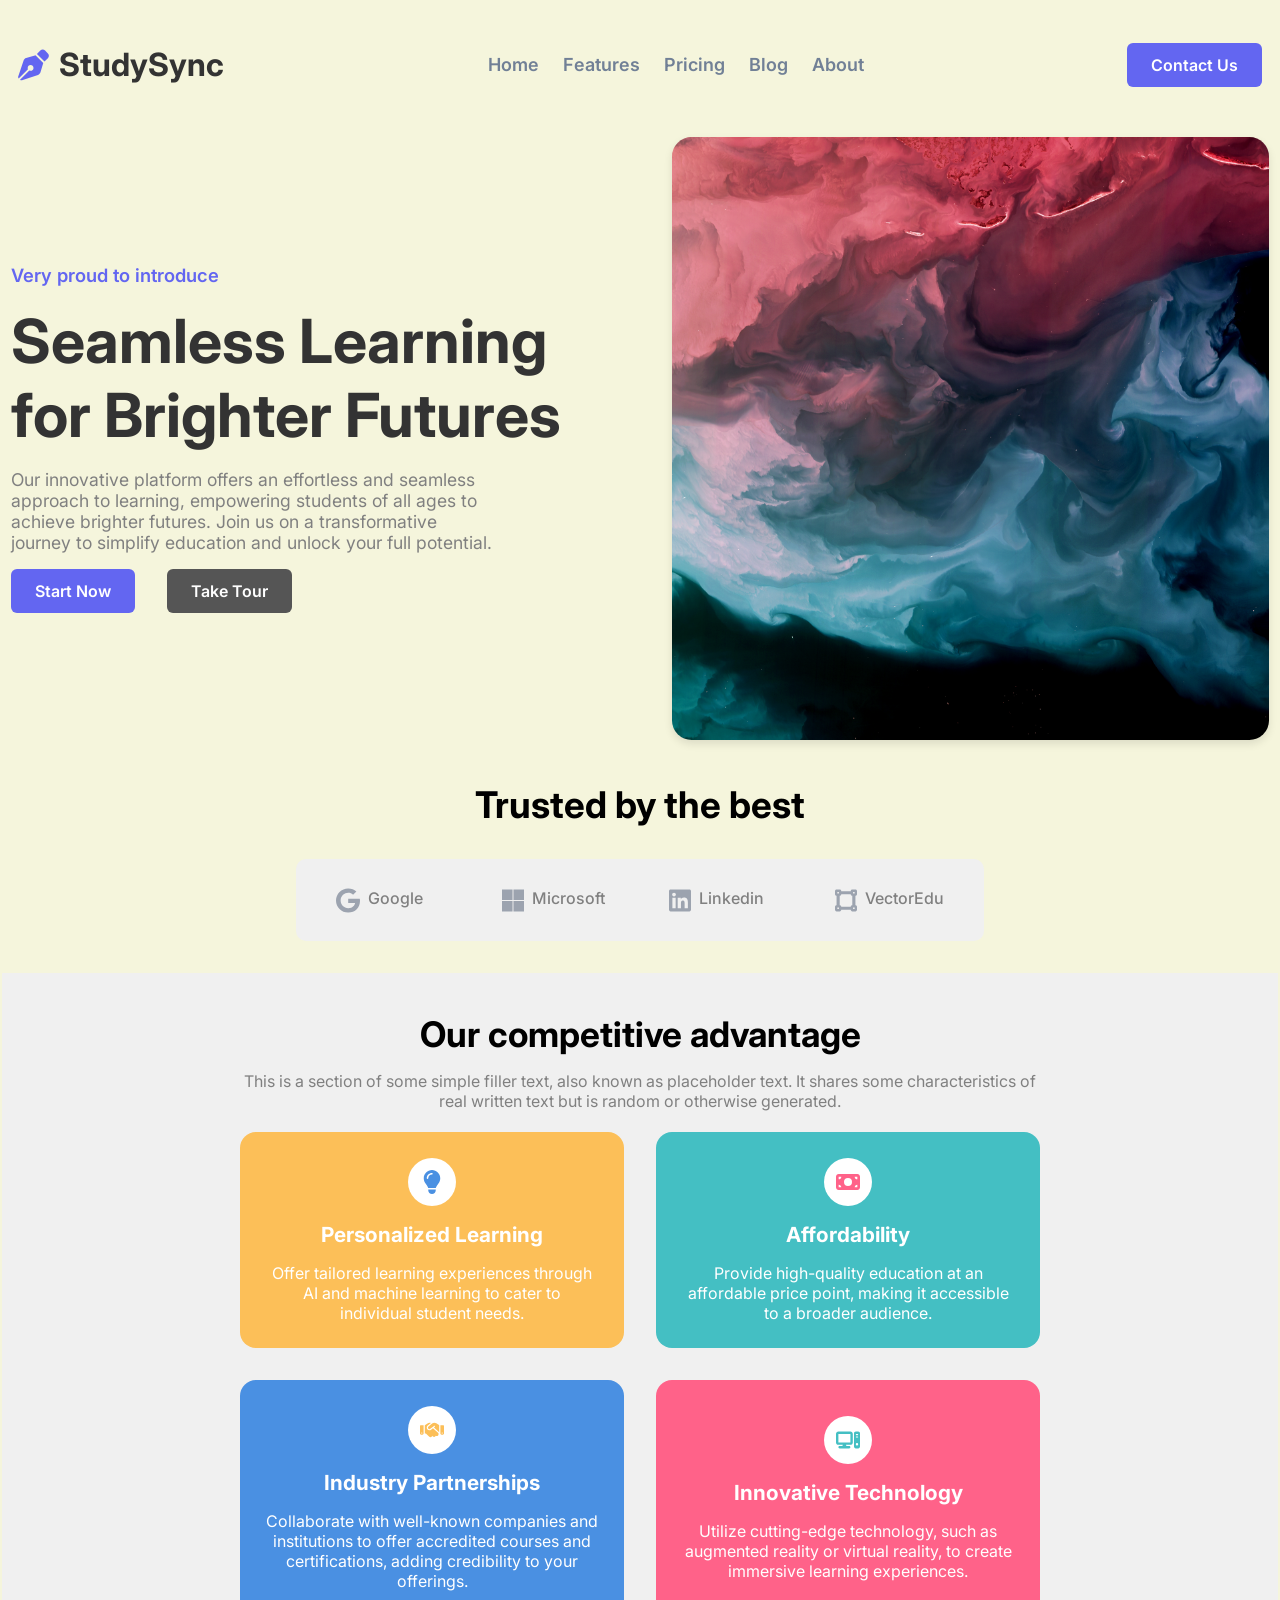
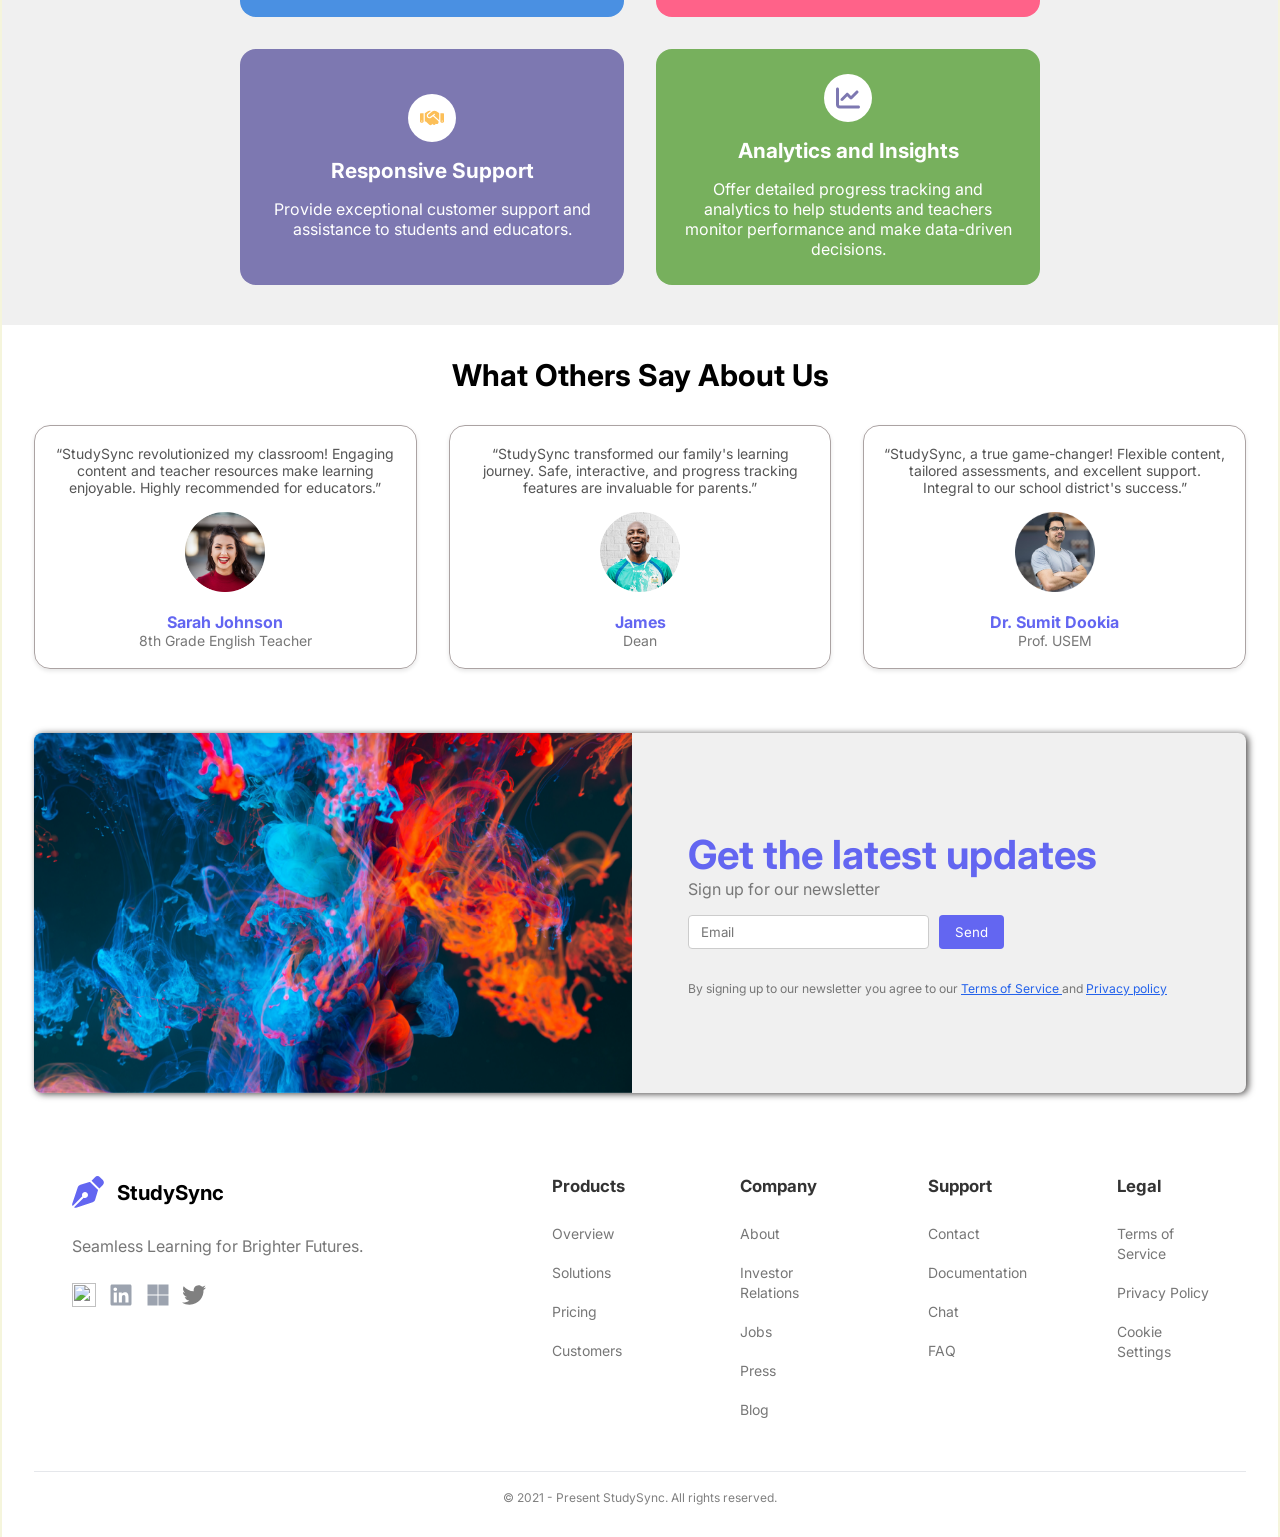
==== study.html @ 6c2a5c0f "adding files to remote" ====
<!DOCTYPE html>
<html lang="en">
<head>
    <meta charset="UTF-8">
    <meta name="viewport" content="width=device-width, initial-scale=1.0">
    <title>Document</title>
    <link rel="stylesheet" href="Styles.css">
</head>
<body>
<!-- Header links -->

    <div class="header"> <!-- main Header div -->

        <header class="header-content"> <!-- main Header class-->

            <a href="#logo" class="logo"> <!-- gave class to all -->
                <img src="./images/StudySyn.svg" alt="logoImage" class="logo-icon" />
                <span class="logo-text">StudySync</span>
            </a>

            <nav class="nav">
                <a href="#home" class="nav-link">Home</a>
                <a href="#features" class="nav-link">Features</a>
                <a href="#pricing" class="nav-link">Pricing</a>
                <a href="#blog" class="nav-link">Blog</a>
                <a href="#about" class="nav-link">About</a>
            </nav>

            <a href="#contact" class="contact-button">
                Contact Us
            </a>

            <button type="button" class="menu-button">
                <img src="./images/Hamburger.svg" alt="menuButton" class="menu-icon" />
            </button>

        </header>

    </div>

<!-- Hero Section -->

    <div class="content"> <!-- Main div of hero section -->
        <section class="main-section">

            <div class="content-left"><!-- content left of div (child div of main div) -->
                <p class="section-label">Very proud to introduce</p>
                <h1 class="section-title">Seamless Learning for Brighter Futures</h1>
                <p class="section-description">
                    Our innovative platform offers an effortless and seamless approach to learning,
                    empowering students of all ages to achieve brighter futures. 
                    Join us on a transformative journey to simplify education and unlock your full potential.
                </p>
                <div class="button-group"><!-- child div -->
                    <a href="#start" class="start-button">Start Now</a>
                    <a href="#tour" class="tour-button">Take Tour</a>
                </div>
            </div>
            
            <div class="content-right"> <!-- content right of div contain img -->

                <div class="image-container">
                    <img src="./images/usgs-hoS3dzgpHzw-unsplash.jpg" loading="lazy" alt="sectionImage" class="section-image" />
                </div>
            </div>
        </section>
    </div>

<!-- Companty Section -->

    <div class="company-container"> <!-- Main Companty Section div -->
        <h2 class="company-title">Trusted by the best</h2>
        <div class="company-grid">

            <div class="company-logo">
                <img  src="./images/Google.svg" class="svg-img"/>
                <span class="logo-txt">Google</span>
            </div> <!-- Item one of grid -->

            <div class="company-logo"><!-- similarlly created 3 more -->
                <img  src="./images/Microsoft.svg" class="svg-img"/>
                <span class="logo-txt">Microsoft</span>
            </div>

            <div class="company-logo">
                <img  src="./images/linkedin.svg" class="svg-img"/>
                <span class="logo-txt">Linkedin</span>
            </div>

            <div class="company-logo">
                <img  src="./images/VectorEdu.svg" class="svg-img"/>
                <span class="logo-txt">VectorEdu</span>
            </div>

        </div>
    </div>

<!-- Feature Card Section -->

    <div class="feature-container"> <!-- Main parent div for card -->
        <div class="feature-content"> <!-- child div for card to add width -->
            <div class="main-info"> <!-- for info h and para can add gap using flex b/w h2 and p -->
                <h2 class="main-title">
                    Our competitive advantage
                </h2>
                <p class="main-description">
                    This is a section of some simple filler text, also known as placeholder text. It shares some characteristics of real written text but is random or otherwise generated.
                </p>
            </div>
            
            <div class="feature-grid"> <!--  div for card grid can use display grid-->
                <!-- card 1 copy same content for remaining cards -->
                <div class="feature-card">
                    <div class="icon-container">
                        <img class="feature-svg" src="./images/PersonalizedLearn.svg"/>
                    </div>
                    <div class="feature-info">
                        <div class="feature-title">
                            Personalized Learning
                        </div>
                        <div class="feature-description">
                            Offer tailored learning experiences through AI and machine learning to cater to individual student needs.
                        </div>
                    </div>
                </div>
                <!-- card 2 -->
                <div class="feature-card">
                    <div class="icon-container">
                        <img class="feature-svg" src="./images/Affordability.svg"/>
                    </div>
                    <div class="feature-info">
                        <div class="feature-title">
                            Affordability
                        </div>
                        <div class="feature-description">
                            Provide high-quality education at an affordable price point, making it accessible to a broader audience.
                        </div>
                    </div>
                </div>
                <!-- card 3 -->
                <div class="feature-card">
                    <div class="icon-container">
                        <img class="feature-svg" src="./images/IndustryPatner.svg"/>
                    </div>
                    <div class="feature-info">
                        <div class="feature-title">
                            Industry Partnerships
                        </div>
                        <div class="feature-description">
                            Collaborate with well-known companies and institutions to offer accredited courses and certifications, adding credibility to your offerings.
                        </div>
                    </div>
                </div>
                <!-- card 4 -->
                <div class="feature-card">
                    <div class="icon-container">
                        <img class="feature-svg" src="./images/InnovativeTech.svg"/>
                    </div>
                    <div class="feature-info">
                        <div class="feature-title">
                            Innovative Technology
                        </div>
                        <div class="feature-description">
                            Utilize cutting-edge technology, such as augmented reality or virtual reality, to create immersive learning experiences.
                        </div>
                    </div>
                </div>
                <!-- card 5 -->
                <div class="feature-card">
                    <div class="icon-container">
                        <img class="feature-svg" src="./images/IndustryPatner.svg"/>
                    </div>
                    <div class="feature-info">
                        <div class="feature-title">
                            Responsive Support
                        </div>
                        <div class="feature-description">
                            Provide exceptional customer support and assistance to students and educators.
                        </div>
                    </div>
                </div>
                <!-- card 6 -->
                <div class="feature-card">
                    <div class="icon-container">
                        <img class="feature-svg" src="./images/Analytics.svg"/>
                    </div>
                    <div class="feature-info">
                        <div class="feature-title">
                            Analytics and Insights
                        </div>
                        <div class="feature-description">
                            Offer detailed progress tracking and analytics to help students and teachers monitor performance and make data-driven decisions.
                        </div>
                    </div>
                </div>
            </div>
        </div>
    </div>

<!-- Testimonial HTML -->

    <div class="testimonial-container">
        <div class="testimonial-content">
            <h2 class="testimonial-title">
                What Others Say About Us
            </h2>
            <div class="testimonial-grid">   <!-- Main div for 3cards in grid-->
                <!-- card 1 copy same for remaining 3 cards-->
                <div class="testimonial-card"> <!-- same div class for 3 cards-->
                    <div class="testimonial-text">
                        “StudySync revolutionized my classroom! Engaging content and teacher resources make learning enjoyable.
                        Highly recommended for educators.”
                    </div>
                    <div class="testimonial-avatar">
                        <img src="./images/avatar1.png"/>
                    </div>
                    <div class="testimonial-details">
                        <h3 class="testimonial-name"> 
                            Sarah Johnson
                        </h3>
                        <p class="testimonial-desc">
                            8th Grade English Teacher
                        </p>
                    </div>
                </div>
                <!-- card 2 -->
                <div class="testimonial-card">
                    <div class="testimonial-text">
                        “StudySync transformed our family's learning journey. Safe, interactive,
                        and progress tracking features are invaluable for parents.”
                    </div>
                    <div class="testimonial-avatar">
                        <img src="./images/avatar2.png"/>
                    </div>
                    <div class="testimonial-details">
                        <h3 class="testimonial-name"> 
                            James
                        </h3>
                        <p class="testimonial-desc">
                            Dean
                        </p>
                    </div>
                </div>
                <!-- card 3 -->
                <div class="testimonial-card">
                    <div class="testimonial-text">
                        “StudySync, a true game-changer! Flexible content, tailored assessments,
                        and excellent support. Integral to our school district's success.”
                    </div>
                    <div class="testimonial-avatar">
                        <img src="./images/avatar3.png"/>
                    </div>
                    <div class="testimonial-details">
                        <h3 class="testimonial-name"> 
                            Dr. Sumit Dookia
                        </h3>
                        <p class="testimonial-desc">
                            Prof. USEM
                        </p>
                    </div>
                </div>
            </div>
        </div>
    </div>  

<!-- NEWSLETTER Section -->

    <div class="newsletter-container"> <!--this is entire width -->
    <div class="newsletter-content">
        <!-- left part  -->
        <div class="news-left">
            <img src="./images/img.png" loading="lazy" alt="news-img"/>
        </div>
        <!-- right part -->
        <div class="news-right">

            <div class="news-info"> <!-- h,p -->
                <h2 class="news-title">Get the latest updates</h2>
                
                <p class="news-desc">Sign up for our newsletter</p>
            </div>

            <form class="news-form"> <!-- form -->

                <input class="news-email" placeholder="Email" />
                <button class="news-send-button">
                    Send
                </button>

            </form>

            <div class="privacy-policy"> <!-- anchor -->
                By signing up to our newsletter you agree to our
                <a class="news-link">
                    Terms of Service
                </a>
                and
                <a class="news-link">
                    Privacy policy
                </a>
            </div>

        </div>
    </div>
    </div>
    
<!-- Footer Section -->

<div class="footer-container"> <!-- main div of footer -->
    <footer class="footer"> 

        <div class="footer-top"> <!--left footer-->

            <div class="comp-logo"> <!--company logo w text-->
                <a class="logo-link" href="#">
                    <img class="logo-svg" src="./images/StudySyn.svg"/>
                    StudySync
                </a>
            </div>
            <p class="filler-text">Seamless Learning for Brighter Futures.</p>
            <div class="social"> <!--all icons-->
                    <a class="social-link" href="#">
                        <img src="./images/instagram.svg" class="social-icon" />
                    </a>
                    <a class="social-link">
                        <img src="./images/linkedin.svg" class="social-icon" />
                    </a>
                    <a class="social-link">
                        <img src="./images/Microsoft.svg" class="social-icon" />
                    </a>
                    <a class="social-link">
                        <img src="./images/twitter.svg" class="social-icon" />
                    </a>
            </div>
        </div>
                          <!-- right footer -->
        <div class="footer-grid">
                    <!-- column 1 -->
            <div class="footer-grid-column">
                        <div class="footer-grid-heading">
                            Products
                        </div>
                        <ul class="footer-links-list">
                            <li>
                                <a href="#overview" class="footer-link">Overview</a>
                            </li>
                            <li>
                                <a href="#overview" class="footer-link">Solutions</a>
                            </li>
                            <li>
                                <a href="#overview" class="footer-link">Pricing</a>
                            </li>
                            <li>
                                <a href="#overview" class="footer-link">Customers</a>
                            </li>
                        </ul>
            </div>
                    <!-- column 2 -->
            <div class="footer-grid-column">
                        <div class="footer-grid-heading">
                            Company
                        </div>
                        <ul class="footer-links-list">
                            <li>
                                <a href="#overview" class="footer-link">About</a>
                            </li>
                            <li>
                                <a href="#overview" class="footer-link">Investor Relations</a>
                            </li>
                            <li>
                                <a href="#overview" class="footer-link">Jobs</a>
                            </li>
                            <li>
                                <a href="#overview" class="footer-link">Press</a>
                            </li>
                            <li>
                                <a href="#overview" class="footer-link">Blog</a>
                            </li>
                        </ul>
            </div>
                    <!-- column 3 -->
            <div class="footer-grid-column">
                        <div class="footer-grid-heading">
                            Support
                        </div>
                        <ul class="footer-links-list">
                            <li>
                                <a href="#overview" class="footer-link">Contact</a>
                            </li>
                            <li>
                                <a href="#overview" class="footer-link">Documentation</a>
                            </li>
                            <li>
                                <a href="#overview" class="footer-link">Chat</a>
                            </li>
                            <li>
                                <a href="#overview" class="footer-link">FAQ</a>
                            </li>
                        </ul>
            </div>
                    <!-- column 4 -->
            <div class="footer-grid-column">
                        <div class="footer-grid-heading">
                            Legal
                        </div>
                        <ul class="footer-links-list">
                            <li>
                                <a href="#overview" class="footer-link">Terms of Service</a>
                            </li>
                            <li>
                                <a href="#overview" class="footer-link">Privacy Policy</a>
                            </li>
                            <li>
                                <a href="#overview" class="footer-link">Cookie Settings</a>
                            </li>
                            
                        </ul>
            </div>
        </div>
    </footer>
    <div class="footer-copyright">
        © 2021 - Present StudySync. All rights reserved.
    </div>
</div>
</body>
</html>
---- Styles.css ----
@import url('https://fonts.googleapis.com/css2?family=Inter:wght@100;200;400;500;600;700&display=swap');

/* font and colors are imported from google */
:root {
    /* all these will be access by variables */
    --primary-color: #6366F1;
    --accent-color: #3f83f8;
    --text-color: #333333;
    --link-color: #2563eb;
    --background-color: #ffffff;
    --light-gray: #f0f0f0;
    --gray: #808080;
    --dark-gray: #555;
}

*{  /* Best pract. */
    margin: 0;
    padding: 0;
    font-family: 'Inter', sans-serif;
    text-decoration: none;/* this will remove underline from my text */

}
body{
    height: 100vh;
    text-align: center;
    background-color: beige; /* by using variables i have acces the bg color */
    padding: 0.1rem; /* 16x0.1= px */


}
.header-content{ /* header content class which contain  main 3 class(box)*/
    max-width: 1280px; /* sets limited width here*/
    margin: 0 auto; /* sets in center acc. to width margin:0 auto; 0 is for top-bottom and auto for left-right.
    It means that left and right margin will take auto margin according to the width of the element and the width of the container.
    Generally if you want to put any element at center position then margin:auto works perfectly.*/
    display: flex;
    justify-content: space-between;
    align-items: center;
    padding: 1rem; 
}
/* now going inside header class : logo ,icon etc */
.logo{
    display: flex;
    align-items: center;
    font-size: 2rem;
    font-weight: bold;
    color: var(--text-color); /* by using variables */
    text-decoration:none ; /*hide underlines*/
    gap: 0.625rem; /*remove gap b/w logo and text*/

}
.logo-icon{  /*given by designer*/
    height: 5.875rem;
    width: 1.938rem;
}
/* .logo-text{
    font-size: 2rem;
    font-weight: bold;
} */
.nav{
    display: none;/* to make it responsive @media mei felx krte hi gyab hojyenge sab */
    gap: 1.5em;

}
/*use media query for responsive design
min width define krdo nav remove ho jyenge*/
@media screen and (min-width:768px) {
    .nav{
        display: flex;
    }
}
.nav-link{  /*class of nav links features*/
    color: #718096;
    font-size: 1.125rem;
    font-weight: 600;
    transform: color 0.6s; /*link to hover*/
}

.nav-link:hover{ /* hover to change color also we have to wrtie color*/
    color: var(--link-color);
    transform: perspective(450px) translatez(30px);
}
.contact-button{
    display: none;
    border: none;
    border-radius: 0.375rem; /*for curve values already given*/
    background-color: var(--primary-color);/*import from root (given) */
    color: var(--background-color);/*import from root text color (given) */
    transform: all  0.1s;
    padding: 0.75rem 1.5rem; /*padding for space*/
    font-size: 1rem;
    font-weight: 600;
}

/*use media query for responsive design
min width define krdo contact button remove ho jyenge then we have to create menu button for that*/

@media screen and (min-width:830px) {
    .contact-button{
        display: block;
    }
}
.contact-button:hover{
    background-color:#5254f8 ;
}

.menu-button{ /* come w resposive design */
    display: none; /* normal case mei show nhi hoga */
    border:none;
    border-radius: 0.375rem;
    background-color: var(--background-color);
    font-size: 1rem;
    padding: 0.5rem 0.9rem;
    font-weight: 600;
  }
  
  @media screen and (max-width:830px) { /*use media query for responsive design
    max width define krdo contact button remove ho jyenge then we have to create menu button for that*/
      .menu-button{
          display: block; /* puri space lega */
        }
  }

.menu-icon{
    height: 1.5rem;
    width: 1.5rem;
} /* Here end of header class CONTENT*/

/* MAIN CONTENT HERO SECTION */

.main-section{ /* sets limited width here as it in header section*/
    max-width: 1280px;
    display: flex;
    flex-direction: column;
    gap: 2rem;
    padding: 0.6rem;
    align-items: center;
    margin: 0 auto;
}
.content-left{
    text-align: center;
    animation: slidefromleft 1s ease forwards;
    opacity: 0;
}
/* now we have to set keyframe from too to */
@keyframes slidefromleft {
    0% { /*from */
        opacity: 0;/*opacity starting from 0*/
        transform: translateX(-100%); /*movin from -x out from screen */
    }

    100%{
        opacity: 1;
        transform: translateX(0);
    }
}
.section-label{
    font-size: 1.15rem;
    font-weight: 600;
    color: var(--primary-color);
}
.section-title{
    font-size: 2.3rem;
    padding: 1.1rem;
    color: var(--text-color);
}
.section-description{
    color: var(--gray);
    font-size: 1.13rem;
}

/* button group */
.button-group{
    display: flex;
    gap: 2rem; /*gap b/w to buttons*/
    /* padding: 1rem; gap b/w to buttons and para */
    margin-top: 1rem;
    /* align-items: center; */
    justify-content: center;
}

.start-button,
.tour-button{
    
    border-radius: 0.375rem;
    background-color: var(--primary-color);
    color: var(--background-color);
    transform: all  0.1s;
    padding: 0.75rem 1.5rem;
    font-size: 1rem;
    font-weight: 600;
   
}
.tour-button{
    background-color: var(--dark-gray);
}

/* hover to change color */
.start-button:hover{
    background-color: #5254f8;
    
}

.tour-button:hover{
    background-color: var(--gray);
}

.content-right{ /*to style content right i.e image */
    display: flex;
    align-items: center;
    justify-content: center;
}


.image-container{
    border: none;
    border-radius: 1.225rem;
    overflow: hidden;  /*bhar nhi jyegi image */
    box-shadow: 0px 4px 8px rgba(0,0,0,0.1);
    height: 50vh;
}

.section-image{
    height: 100%;
    width: 100%;
}
/* now use media query for big screen now */
@media screen and (min-width:768px) {
    .main-section{
        flex-direction: row;  /*both div row mei ajyenge */
    }
    .content-left{
        max-width: 50%; /* content will move left */
        text-align: left;
    }
    .section-title{ /* Heading will move left*/
        padding-left: 0;
    }
    .button-group{ /*button group will move left with zero padding*/
        justify-content: start;
        padding-left: 0;
    }
    .section_label{
        font-size: 1rem;
    }
    .section-title{
        font-size: 3.8rem;
    }
    .image-container{
        height: 67vh;
    }
    .section-description{
        font-size: 1.1rem;
        color: var(--gray);
        width: 78%;
    }
} /* Hero section ends here */

/* company container */

.company-container{
    display: flex;
    flex-direction: column;
    justify-content: center;
    align-items: center;
    margin-top: 2rem;
    animation: slidefromleft 1s ease forwards; 
}

.company-grid{
    display: grid;
    grid-template-columns: repeat(2,1fr);
    gap: 3.6rem;
    padding: 1rem;
    background-color: var(--light-gray);
    border: none;
    border-radius: 0.625rem;
    margin-top: 2rem;
    margin-bottom: 2rem;
    padding: 1.8rem 2.5rem;
}

.company-logo{
    font-size: 1rem;
    font-weight: 500;
    color: var(--gray);
    display: flex;
    gap: 0.5rem;
}

.svg-img{
    height: 1.56rem;
}

.logo-txt{
    font-size: 1rem;
}
@media screen and (min-width:640px) {
    .company-grid{
        grid-template-columns: repeat(4,1fr);
    }
    .company-title{
        font-size: 2.3rem;
        font-weight: bold;
    }
} /* here company container ends*/

/* starting Card Section name feature-container*/

.feature-container{
    background-color: var(--light-gray);
    padding: 2.5rem 0;
    text-align: center;
}

.feature-content{
    max-width: 800px;
    margin: 0 auto; /*similar like other divs*/
    padding: 0 2rem;
}

.main-info{
    display: flex; /*flex taki col define krke ek k niche ek ajye*/
    flex-direction: column;
    gap: 1rem;
}

.main-title{
    font-size: 2.2rem;
    font-weight: bold;
}

.main-description{
    color: var(--gray);
    font-size: 1rem;
}

.feature-grid{
    display: grid;
   
    grid-template-columns: repeat(2,1fr); /*2 col and 1fr gap*/
    grid-gap: 2rem;
    margin-top: 1.3rem;
}

.feature-card{
    display: flex;
    flex-direction: column;
    justify-content: center;
    align-items: center;
    background-color: #6d7890;
    padding: 1.6rem;
    border-radius: 1rem;
    gap: 1rem;
}
.feature-info{
    display: flex;
    flex-direction: column;
    gap: 1rem;
}
.icon-container{ /*to make icon with white circle*/
    background-color: var(--background-color);
    height: 3rem;
    width: 3rem;
    border-radius: 50%;
    display: flex;  
    justify-content: center;
    align-items: center;
}

.feature-svg{ /*class of all img in this div*/
    width: 1.5rem;
    height: 1.5rem;
}

.feature-title{
    color: white;
    font-weight: bold;
    font-size: 1.3rem;
}

.feature-description{
    color: white;
}

.feature-card:nth-child(1){ /*Use : nth-child () - isey same name class ka color change kr skte hai as child bna k */
    background-color: #fcbf58;
}

.feature-card:nth-child(2){
    background-color: #44bfc3;
}

.feature-card:nth-child(3){
    background-color: #4a90e2;
}

.feature-card:nth-child(4){
    background-color: #FF6289;
}

.feature-card:nth-child(5){
    background-color: #7d78b1;
}

.feature-card:nth-child(6){
    background-color: #77b05d;
}

@media screen and (max-width:768px) {
    .feature-grid{
        grid-template-columns: repeat(1,1fr);
    }
} /* Feature card section ends here */

/* Testimonial Section name:testimonial-container */

.testimonial-container{ /* a other standard pract. */
    background-color: var(--background-color);
    padding: 2rem;
    margin: 0 auto;
    max-width: 1280px;
}
.testimonial-content{ /* flex define krke content ek k niche ek */
    display: flex;
    flex-direction: column;
    gap: 2rem;
}
.testimonial-title{ /* style heading */
    font-size: 1.875rem;
    font-weight: bold;
}

.testimonial-grid{  /* maintain in grid */
    display: grid;
    grid-template-columns: repeat(auto-fill, minmax(300px, 1fr));
    /* grid-template-columns: repeat(3,1fr); */
    grid-gap: 2rem; /* gap b/w the cards */
}

.testimonial-card{ /* card ke andar k properties */
    display: flex;
    flex-direction: column;
    border: 1px solid rgb(171, 163, 163);
    border-radius: 1rem;
    box-shadow: 0 2px 4px rgba(0,0,0,0.1);
    padding: 1.2rem;
    gap: 1rem;
    transition: transform 0.3s ease, box-shadow 0.3s ease;/* transition on hoover */
}

.testimonial-card:hover{
    transform: scale(1.05);;
    box-shadow: 0 4px 8px rbga(0,0,0,0.2);
    border: 1px solid blue;
}

.testimonial-avatar img{ /* testimonial-avtar ke andar jo img hai */
    height: 5rem;
    width: 5rem;
}
 /* yha toh bs color and size mention kra h */
.testimonial-text{
    color: #555;
    font-size: 0.875rem;
}

.testimonial-name{
    color: var(--primary-color);
    font-size: 1rem;
}

.testimonial-desc{
    font-size: 0.875rem;
    color: #777;
}

@media screen and (max-width:1031px) {
    .testimonial-grid{
        grid-template-columns: repeat(1,1fr);
    }
} /* Testimonial section ends here */

/* NEWSLETTER Section */

.newsletter-container{
    background-color: var(--background-color);
    max-width: 1280px;
    height: 40vh;  /* height define zaruri h */
    margin: 0 auto;
}

.newsletter-content{ /* in this div class we have left and right content */
    display: flex;
    flex-direction: row;
    background-color: var(--light-gray);
    height: 100%;  /* taken 100% height of parent div (newsletter container)*/
    border-radius: 8px;
    overflow: hidden; /*with help of this img will curve left overall div will curve */
    box-shadow: 2.3px 1px 7px rgb(77, 75, 75) ; /* we can avoid this */
}

.news-left{ /* class of left img */
    height: 100%; /* taken 100% height of parent div (newsletter container)*/
    width: 50%; /* news letter container ki width 50% lelega apne parent div ki */
    display: none;/*normal case mei kuch show nhi hogi*/
    position: relative; /*to save overlap over div*/
}
.news-left img{ /* NEWSLEft k andar jo child hai (img) */
    position: absolute;
    inset: 0; /*position in starting*/
    width: 100%;
    height: 100%;
    object-fit: cover;
    object-position: center;
}

.news-right{  /* ik */
    display: flex ;
    flex-direction: column;
    gap: 1rem;
    padding: 0.5rem;
    justify-content: center;
    align-items: flex-start;
    width: 98%;
}

@media screen and (min-width:640px) {
    .news-left{
        display: block; /*this will remove img in responsive behaviour*/
        width: 50%;
    }
    .news-right{
        width: 50%;
    }
    .newsletter-container{
        padding: 2rem;
    }
}

.news-info{  /* div of h2,p*/
    padding:0 3rem;
}

.news-title{ /*h2-Get the latest updates*/
    font-size: 1.5rem;
    font-weight: bold;
    color: var(--primary-color);
    text-align: left;
}

.news-desc{ /*p-Sign up for our newsletter*/
    text-align: left;
    color: #777;
}

.news-form{ /*class of form*/
    padding: 0 3rem;
    display: flex;
    flex-wrap: wrap;
    margin-bottom: 1rem;
    gap: 0.6rem;
}


.news-email{ /*coming inside the form of input*/
    background-color: var(--background-color);
    /* width: 100%; */
    color: #333;
    outline: none;
    border: 1px solid #ccc;
    border-radius: 4px;
    padding: 0.5rem 0.75rem; /*Top Down used padding short hand notation*/
}

.news-email:focus{ /*Focus state means when u will click on it  */
    border-color: #2563eb;
    box-shadow: 0 4px 8px rgba(0,0,0,0.3);
}

.news-send-button{ /*class of button*/
    background-color: var(--primary-color);
    color: var(--background-color);
    border: none;
    border-radius: 0.25rem;
    padding: 0.5rem 1rem; /* Top Down used padding short hand notation */
}

.news-send-button:hover{
    background-color: var(--link-color);
}

.privacy-policy{ /*normal text with anchor tag*/
    font-size: 0.76rem;
    padding: 0 3rem;
    color: #777;
}

.news-link{ /*class of anchor tag*/
    text-decoration: underline; /* This will underline our anchor tag */
    color: #2563eb;
}

@media screen and (min-width:640px) {
    .news-title{
        font-size: 2.5rem;
    }
} /* NEWSLETTER Section Ends here */

/* Footer Section */

.footer-container{ /*main div Footer Section */
    background-color: var(--background-color);
    margin: 0 auto;
    padding: 0 2rem;
    display: flex;
    flex-direction: column;
    max-width: 1280px;
}

.footer{ /*main div Footer Section */
    max-width: 1280px;
    padding:1.2rem 2.4rem;
    text-align: left;
    display: flex;
    justify-content: space-between;
    padding-right: 2rem;
}

.footer-top{ /*whole footer left content*/
    width: 34%;
    display: flex;
    flex-direction: column;
    gap: 1.65rem;
}

.logo-svg{ /*only company img ki class*/
    width: 2rem;
    height: 6rem;
}

.comp-logo{ /*com logo as parent class*/
    display: flex;
    justify-content: flex-start;
    margin-bottom: -1.9rem;
}
.logo-link{ /*logo w text class */
    display: flex;
    justify-content: center;
    align-items: center;
    gap: 0.8rem;
    font-size: 1.28rem;
    font-weight: bold;
    color: black;
}
.social-icon{ /*particular icons */
    width: 1.5rem;
    height: 1.5rem;
}
.filler-text{
    font-size: 1rem;
    color: #777;
}
.social{ /*icons ki class*/
    display: flex;
    gap: 0.8rem;
}
.footer-grid{
    display: grid;
    grid-template-columns: repeat(4, 1fr);
    width: 58%;
    grid-gap: 5.67rem;
    padding-top: 2rem;
}

.footer-grid-heading{
    font-size: 1.05rem;
    font-weight: bold;
    color: var(--text-color);
    margin-bottom: 1.65rem;
}

ul{
    list-style-type: none; /*This will remove dots from the list*/
}
.footer-link{
    color: #777;
    font-size: 0.875rem;
}
.footer-links-list{
    display: flex;
    flex-direction: column;
    gap: 1.2rem;
}

.footer-copyright{
    color: var(--gray);
    font-size: 0.75rem;
    padding-bottom: 2rem;
    margin-top: 2rem;
    padding-top: 1.15rem;
    border-top: 1px solid #E5E7EB;
}

@media screen and (max-width:1080px) {
    .footer{
        flex-direction: column;
        align-items: center;
    }
    .footer-top{
        padding-left: 10rem;
    }
    .footer-grid{
        align-self: center;
        justify-content: space-evenly;
    }
}

@media screen and (max-width:850px) {
    .footer-top{
        padding-left: 1rem;
    }
    .footer-grid{
        grid-template-columns: repeat(2,1fr);
    }
}
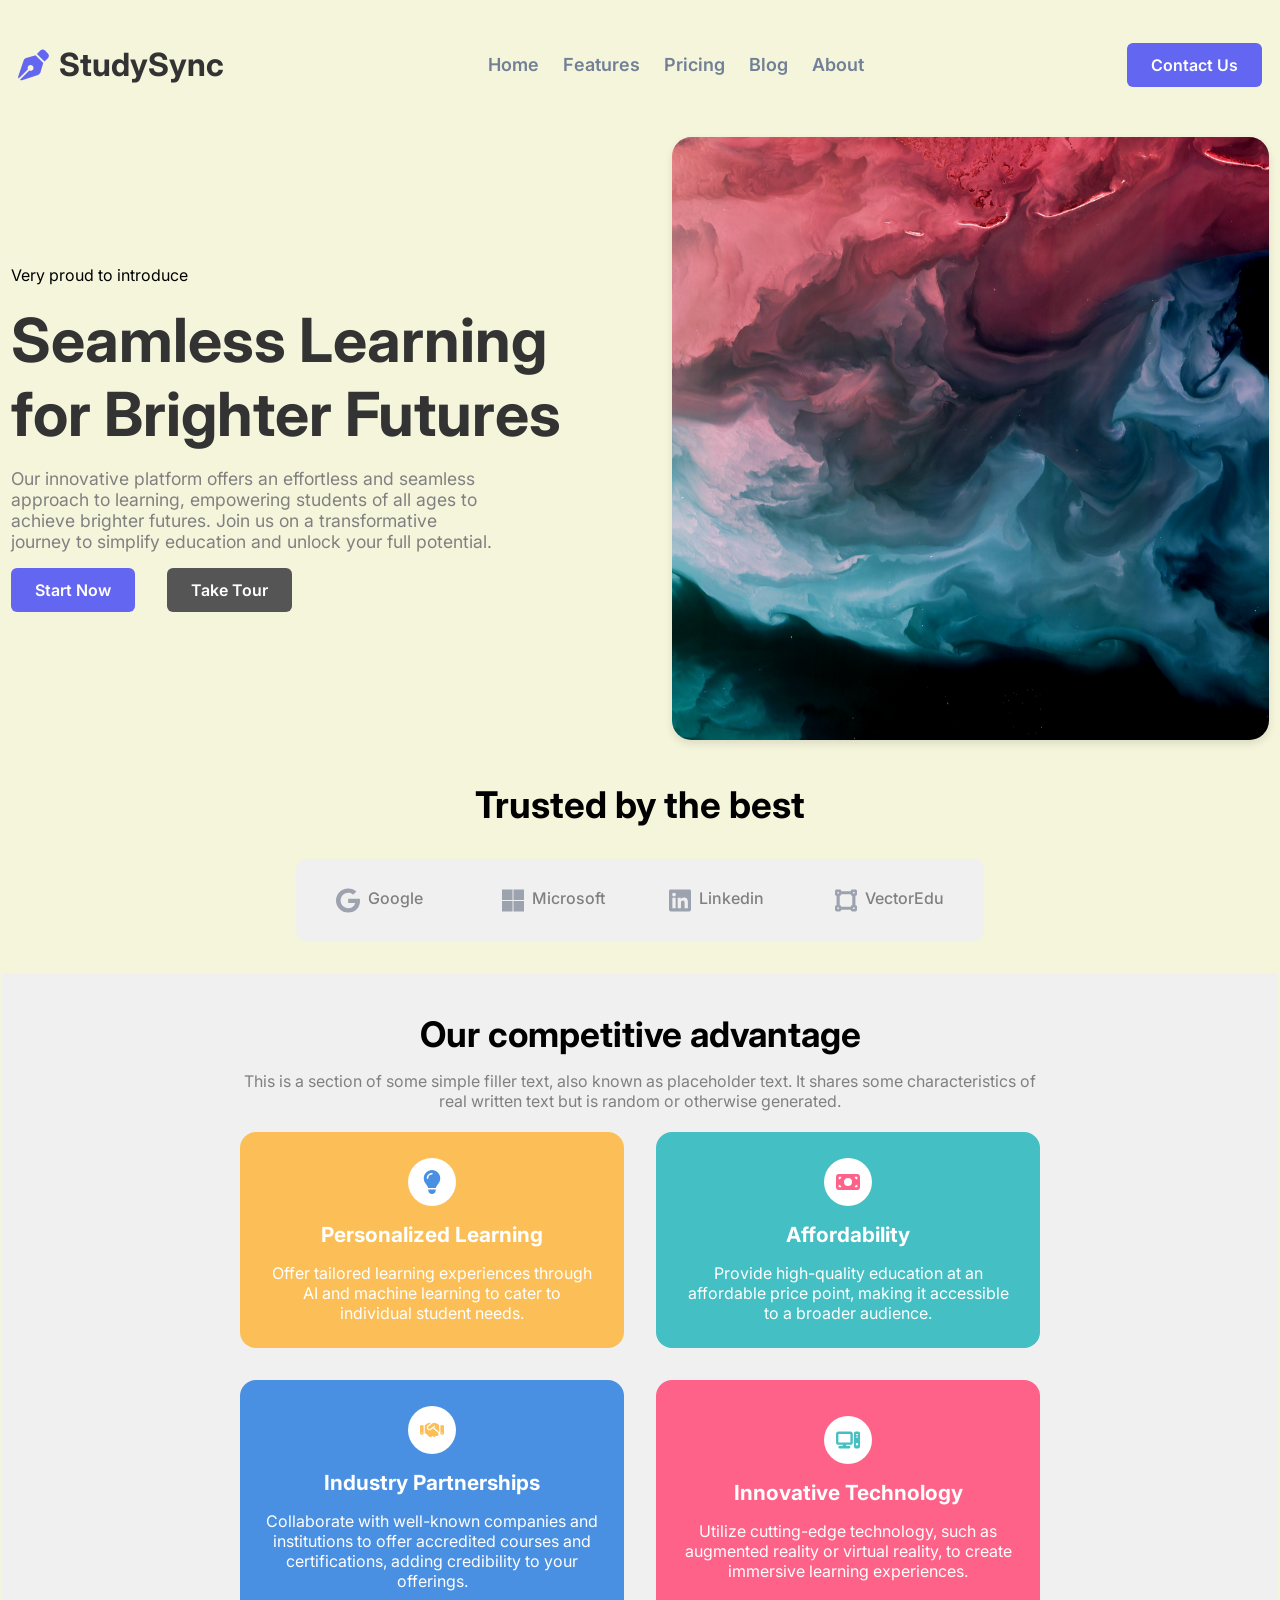
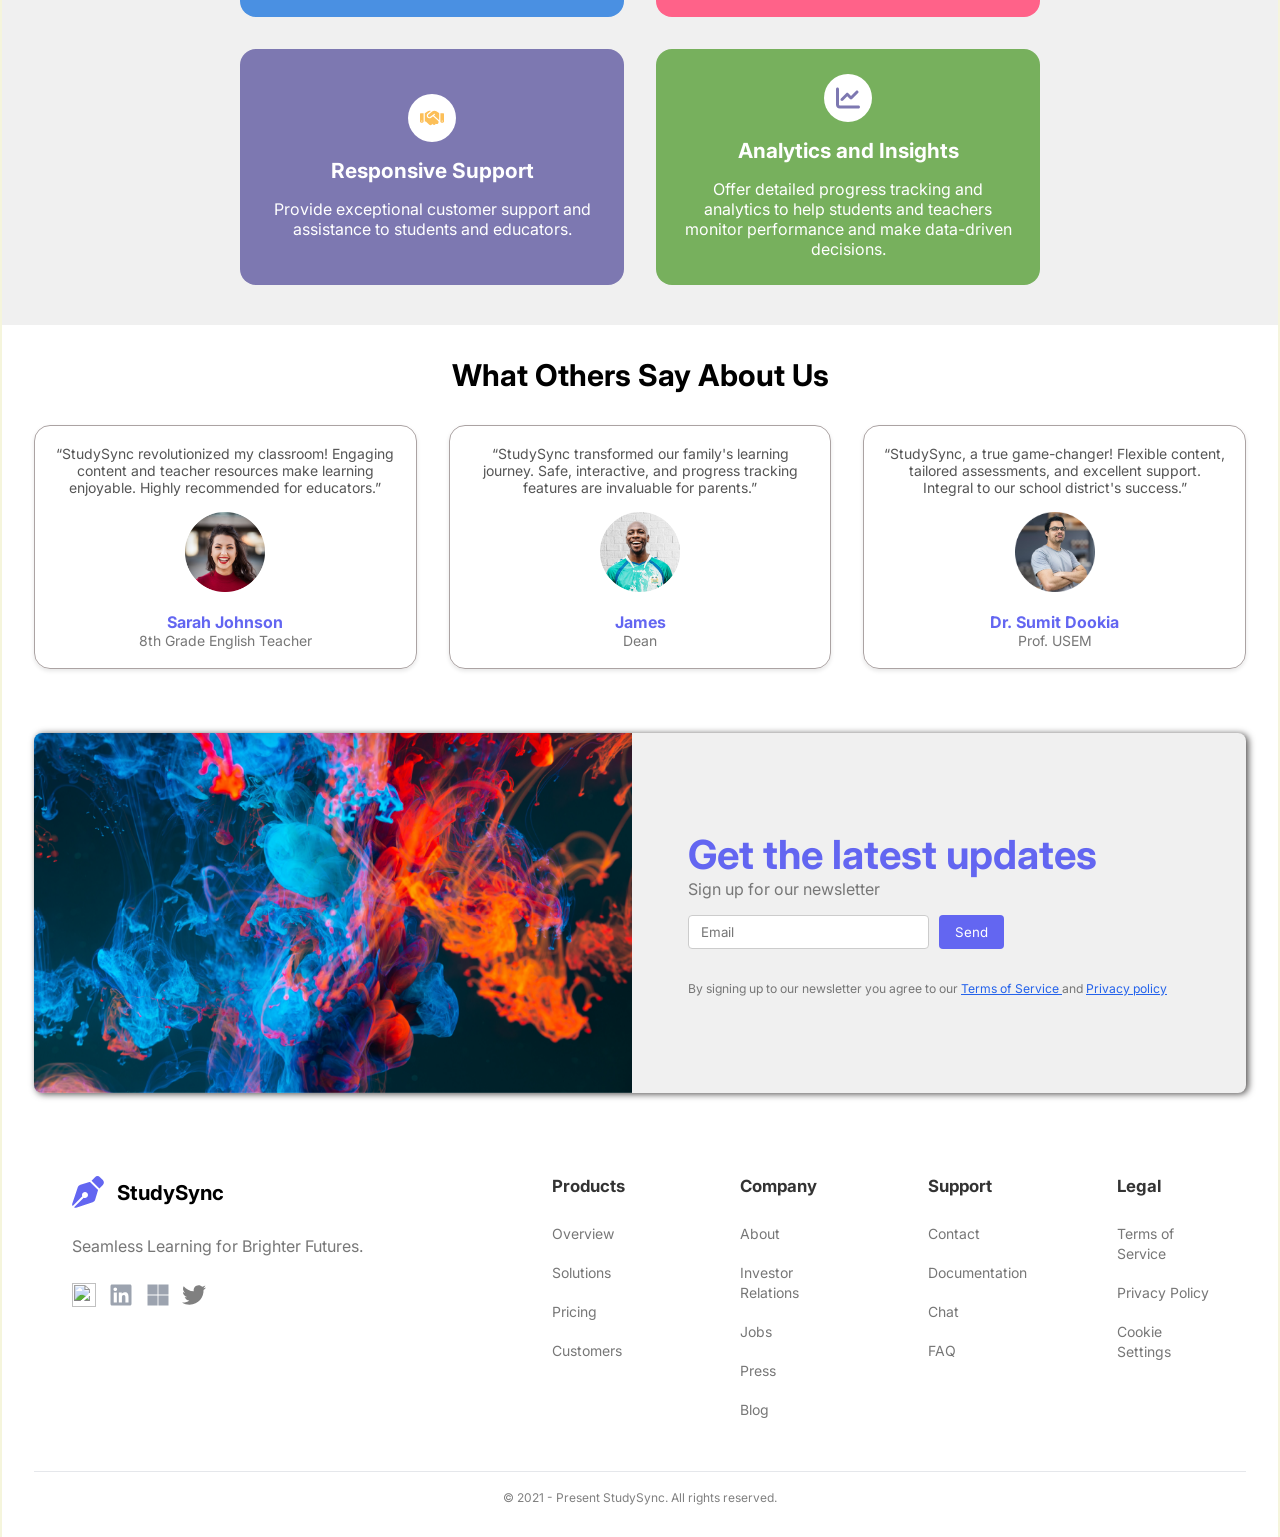
==== commit d4f0f264: "clean code" ====
--- a/study.html
+++ b/study.html
@@ -13,7 +13,7 @@
 
         <header class="header-content"> <!-- main Header class-->
 
-            <a href="#logo" class="logo"> <!-- gave class to all -->
+            <a href="#logo" class="logo"> <!-- provide classes to all -->
                 <img src="./images/StudySyn.svg" alt="logoImage" class="logo-icon" />
                 <span class="logo-text">StudySync</span>
             </a>
@@ -57,7 +57,7 @@
                 </div>
             </div>
             
-            <div class="content-right"> <!-- content right of div contain img -->
+            <div class="content-right"> <!-- content right of main div contain img -->
 
                 <div class="image-container">
                     <img src="./images/usgs-hoS3dzgpHzw-unsplash.jpg" loading="lazy" alt="sectionImage" class="section-image" />
@@ -68,7 +68,7 @@
 
 <!-- Companty Section -->
 
-    <div class="company-container"> <!-- Main Companty Section div -->
+    <div class="company-container"> <!-- Main Company Section div -->
         <h2 class="company-title">Trusted by the best</h2>
         <div class="company-grid">
 
@@ -333,7 +333,9 @@
                     </a>
             </div>
         </div>
-                          <!-- right footer -->
+
+
+        <!-- right footer -->
         <div class="footer-grid">
                     <!-- column 1 -->
             <div class="footer-grid-column">
@@ -355,7 +357,8 @@
                             </li>
                         </ul>
             </div>
-                    <!-- column 2 -->
+
+            <!-- column 2 -->
             <div class="footer-grid-column">
                         <div class="footer-grid-heading">
                             Company
@@ -378,7 +381,8 @@
                             </li>
                         </ul>
             </div>
-                    <!-- column 3 -->
+
+            <!-- column 3 -->
             <div class="footer-grid-column">
                         <div class="footer-grid-heading">
                             Support
@@ -398,7 +402,8 @@
                             </li>
                         </ul>
             </div>
-                    <!-- column 4 -->
+            
+            <!-- column 4 -->
             <div class="footer-grid-column">
                         <div class="footer-grid-heading">
                             Legal
@@ -417,10 +422,13 @@
                         </ul>
             </div>
         </div>
+
     </footer>
     <div class="footer-copyright">
         © 2021 - Present StudySync. All rights reserved.
     </div>
 </div>
+
+
 </body>
 </html>
--- a/Styles.css
+++ b/Styles.css
@@ -1,726 +1,743 @@
-@import url('https://fonts.googleapis.com/css2?family=Inter:wght@100;200;400;500;600;700&display=swap');
-
-/* font and colors are imported from google */
+@import url("https://fonts.googleapis.com/css2?family=Inter:wght@100;200;400;500;600;700&display=swap");
+
+/* Font and colors are imported from google */
 :root {
-    /* all these will be access by variables */
-    --primary-color: #6366F1;
-    --accent-color: #3f83f8;
-    --text-color: #333333;
-    --link-color: #2563eb;
-    --background-color: #ffffff;
-    --light-gray: #f0f0f0;
-    --gray: #808080;
-    --dark-gray: #555;
-}
-
-*{  /* Best pract. */
-    margin: 0;
-    padding: 0;
-    font-family: 'Inter', sans-serif;
-    text-decoration: none;/* this will remove underline from my text */
-
-}
-body{
-    height: 100vh;
-    text-align: center;
-    background-color: beige; /* by using variables i have acces the bg color */
-    padding: 0.1rem; /* 16x0.1= px */
-
-
-}
-.header-content{ /* header content class which contain  main 3 class(box)*/
-    max-width: 1280px; /* sets limited width here*/
-    margin: 0 auto; /* sets in center acc. to width margin:0 auto; 0 is for top-bottom and auto for left-right.
-    It means that left and right margin will take auto margin according to the width of the element and the width of the container.
-    Generally if you want to put any element at center position then margin:auto works perfectly.*/
-    display: flex;
-    justify-content: space-between;
-    align-items: center;
-    padding: 1rem; 
-}
+  /* All these will be access by variables */
+  --primary-color: #6366f1;
+  --accent-color: #3f83f8;
+  --text-color: #333333;
+  --link-color: #2563eb;
+  --background-color: #ffffff;
+  --light-gray: #f0f0f0;
+  --gray: #808080;
+  --dark-gray: #555;
+}
+
+* {
+  /* best practices */
+  margin: 0;
+  padding: 0;
+  font-family: "Inter", sans-serif;
+  text-decoration: none; /* this will remove underline from my text */
+}
+
+body {
+  height: 100vh;
+  text-align: center;
+  background-color: beige; 
+  padding: 0.1rem; /* 16x0.1= px */
+}
+
+/* START of header class CONTENT */
+
+.header-content { /* header content class which contain  main 3 class(box)*/
+  max-width: 1280px; /* sets limited width here*/
+  margin: 0 auto; /* sets in center acc. to width margin:0 auto; 0 is for top-bottom and auto for left-right.
+  It means that left and right margin will take auto margin according to the width of the element and the width of the container.
+  Generally if you want to put any element at center position then margin:auto works perfectly.*/
+
+  display: flex;
+  justify-content: space-between;
+  align-items: center;
+  padding: 1rem;
+}
+
 /* now going inside header class : logo ,icon etc */
-.logo{
-    display: flex;
-    align-items: center;
-    font-size: 2rem;
-    font-weight: bold;
-    color: var(--text-color); /* by using variables */
-    text-decoration:none ; /*hide underlines*/
-    gap: 0.625rem; /*remove gap b/w logo and text*/
-
-}
-.logo-icon{  /*given by designer*/
-    height: 5.875rem;
-    width: 1.938rem;
-}
-/* .logo-text{
-    font-size: 2rem;
-    font-weight: bold;
-} */
-.nav{
-    display: none;/* to make it responsive @media mei felx krte hi gyab hojyenge sab */
-    gap: 1.5em;
-
-}
+
+.logo {
+  display: flex;
+  align-items: center;
+  font-size: 2rem;
+  font-weight: bold;
+  color: var(--text-color); /* by using variables */
+  text-decoration: none;
+  gap: 0.625rem; /*remove gap b/w logo and text*/
+}
+
+.logo-icon {
+  /*given by designer*/
+  height: 5.875rem;
+  width: 1.938rem;
+}
+
+.nav {
+  display: none; /* to make it responsive and define felx in @media */
+  gap: 1.5em;
+}
+
 /*use media query for responsive design
 min width define krdo nav remove ho jyenge*/
-@media screen and (min-width:768px) {
-    .nav{
-        display: flex;
-    }
-}
-.nav-link{  /*class of nav links features*/
-    color: #718096;
-    font-size: 1.125rem;
-    font-weight: 600;
-    transform: color 0.6s; /*link to hover*/
-}
-
-.nav-link:hover{ /* hover to change color also we have to wrtie color*/
-    color: var(--link-color);
-    transform: perspective(450px) translatez(30px);
-}
-.contact-button{
-    display: none;
-    border: none;
-    border-radius: 0.375rem; /*for curve values already given*/
-    background-color: var(--primary-color);/*import from root (given) */
-    color: var(--background-color);/*import from root text color (given) */
-    transform: all  0.1s;
-    padding: 0.75rem 1.5rem; /*padding for space*/
+@media screen and (min-width: 768px) {
+  .nav {
+    display: flex;
+  }
+}
+.nav-link {
+  /*class of nav links features*/
+  color: #718096;
+  font-size: 1.125rem;
+  font-weight: 600;
+  transform: color 0.6s; /*link to hover*/
+}
+
+.nav-link:hover {
+  /* hover to change color also we have to wrtie color*/
+  color: var(--link-color);
+  transform: perspective(450px) translatez(30px);
+}
+
+.contact-button {
+  display: none;
+  border: none;
+  border-radius: 0.375rem;
+  background-color: var(--primary-color); /*import from root (given) */
+  color: var(--background-color); /*import from root text color (given) */
+  transform: all 0.1s;
+  padding: 0.75rem 1.5rem;
+  font-size: 1rem;
+  font-weight: 600;
+}
+
+
+@media screen and (min-width: 830px) {
+  .contact-button {
+    display: block; /* TO Visible the button above 830px*/
+  }
+}
+.contact-button:hover {
+  background-color: #5254f8;
+}
+
+.menu-button {
+  display: none; /* Not visible in normal window */
+  border: none;
+  border-radius: 0.375rem;
+  background-color: var(--background-color);
+  font-size: 1rem;
+  padding: 0.5rem 0.9rem;
+  font-weight: 600;
+}
+
+@media screen and (max-width: 830px) {
+  .menu-button {
+    display: block;
+  }
+}
+
+.menu-icon {
+  height: 1.5rem;
+  width: 1.5rem;
+} /*END of header class CONTENT*/
+
+/* MAIN CONTENT HERO SECTION */
+
+.main-section { 
+  max-width: 1280px; /* setting limited width here as it in header section*/
+  display: flex;
+  flex-direction: column;
+  gap: 2rem;
+  padding: 0.6rem;
+  align-items: center;
+  margin: 0 auto;
+}
+
+.content-left {
+  text-align: center;
+  animation: slidefromleft 1s ease forwards;
+  opacity: 0;
+}
+
+/* Now I'm using keyframe for animation (from too to) */
+@keyframes slidefromleft {
+  0% {
+    /*from */
+    opacity: 0; /*opacity starting from 0 */
+    transform: translateX(-100%); /*movin from -x out from screen */
+  }
+
+  100% {
+    /* to */
+    opacity: 1;
+    transform: translateX(0);
+  }
+} */
+
+.section-label {
+  font-size: 1.15rem;
+  font-weight: 600;
+  color: var(--primary-color);
+}
+.section-title {
+  font-size: 2.3rem;
+  padding: 1.1rem;
+  color: var(--text-color);
+}
+.section-description {
+  color: var(--gray);
+  font-size: 1.13rem;
+}
+
+/* button group */
+.button-group {
+  display: flex;
+  gap: 2rem; 
+  margin-top: 1rem;
+  justify-content: center;
+}
+
+.start-button,
+.tour-button {
+  border-radius: 0.375rem;
+  background-color: var(--primary-color);
+  color: var(--background-color);
+  transform: all 0.1s;
+  padding: 0.75rem 1.5rem;
+  font-size: 1rem;
+  font-weight: 600;
+}
+.tour-button {
+  background-color: var(--dark-gray);
+}
+
+/* hover to change color */
+.start-button:hover {
+  background-color: #5254f8;
+}
+
+.tour-button:hover {
+  background-color: var(--gray);
+}
+
+.content-right { /*to style content right i.e image */
+  display: flex;
+  align-items: center;
+  justify-content: center;
+}
+
+.image-container {
+  border: none;
+  border-radius: 1.225rem;
+  overflow: hidden; /*The image will not go out */
+  box-shadow: 0px 4px 8px rgba(0, 0, 0, 0.1);
+  height: 50vh;
+}
+
+.section-image {
+  height: 100%;
+  width: 100%;
+  object-fit: cover;
+}
+
+/* media query for Window screen*/
+@media screen and (min-width: 768px) {
+  .main-section {
+    flex-direction: row;
+  }
+  .content-left {
+    max-width: 50%; /*content will move left */
+    text-align: left;
+  }
+  .section-title { 
+    padding-left: 0; /* Heading will move left*/
+  }
+  .button-group {
+    justify-content: start;  /*button group will move left with zero padding*/
+    padding-left: 0;
+  }
+  .section_label {
     font-size: 1rem;
-    font-weight: 600;
-}
-
-/*use media query for responsive design
-min width define krdo contact button remove ho jyenge then we have to create menu button for that*/
-
-@media screen and (min-width:830px) {
-    .contact-button{
-        display: block;
-    }
-}
-.contact-button:hover{
-    background-color:#5254f8 ;
-}
-
-.menu-button{ /* come w resposive design */
-    display: none; /* normal case mei show nhi hoga */
-    border:none;
-    border-radius: 0.375rem;
-    background-color: var(--background-color);
-    font-size: 1rem;
-    padding: 0.5rem 0.9rem;
-    font-weight: 600;
-  }
-  
-  @media screen and (max-width:830px) { /*use media query for responsive design
-    max width define krdo contact button remove ho jyenge then we have to create menu button for that*/
-      .menu-button{
-          display: block; /* puri space lega */
-        }
-  }
-
-.menu-icon{
-    height: 1.5rem;
-    width: 1.5rem;
-} /* Here end of header class CONTENT*/
-
-/* MAIN CONTENT HERO SECTION */
-
-.main-section{ /* sets limited width here as it in header section*/
-    max-width: 1280px;
-    display: flex;
+  }
+  .section-title {
+    font-size: 3.8rem;
+  }
+  .image-container {
+    height: 67vh;
+  }
+  .section-description {
+    font-size: 1.1rem;
+    color: var(--gray);
+    width: 78%;
+  }
+} /* Hero section ENDS HERE*/
+
+/* COMPANY CONTAINER */
+
+.company-container {
+  display: flex;
+  flex-direction: column;
+  justify-content: center;
+  align-items: center;
+  margin-top: 2rem;
+  animation: slidefromleft 1s ease forwards;
+}
+
+.company-grid {
+  display: grid;
+  grid-template-columns: repeat(2, 1fr);
+  gap: 3.6rem;
+  padding: 1rem;
+  background-color: var(--light-gray);
+  border: none;
+  border-radius: 0.625rem;
+  margin-top: 2rem;
+  margin-bottom: 2rem;
+  padding: 1.8rem 2.5rem;
+}
+
+.company-logo {
+  font-size: 1rem;
+  font-weight: 500;
+  color: var(--gray);
+  display: flex;
+  gap: 0.5rem;
+}
+
+.svg-img {
+  height: 1.56rem;
+}
+
+.logo-txt {
+  font-size: 1rem;
+}
+@media screen and (min-width: 640px) {
+  .company-grid {
+    grid-template-columns: repeat(4, 1fr);
+  }
+  .company-title {
+    font-size: 2.3rem;
+    font-weight: bold;
+  }
+} /* HERE COMPANY CONTAINER ENDS*/
+
+
+/* STARTARTING OF CARDS SECTION name feature-container*/
+
+.feature-container {
+  background-color: var(--light-gray);
+  padding: 2.5rem 0;
+  text-align: center;
+}
+
+.feature-content {
+  max-width: 800px;
+  margin: 0 auto; /*similar like other divs*/
+  padding: 0 2rem;
+}
+
+.main-info {
+  display: flex; 
+  flex-direction: column;
+  gap: 1rem;
+}
+
+.main-title {
+  font-size: 2.2rem;
+  font-weight: bold;
+}
+
+.main-description {
+  color: var(--gray);
+  font-size: 1rem;
+}
+
+.feature-grid {
+  display: grid;
+  grid-template-columns: repeat(2, 1fr); /*2 col and 1fr gap*/
+  grid-gap: 2rem;
+  margin-top: 1.3rem;
+}
+
+.feature-card {
+  display: flex;
+  flex-direction: column;
+  justify-content: center;
+  align-items: center;
+  background-color: #6d7890;
+  padding: 1.6rem;
+  border-radius: 1rem;
+  gap: 1rem;
+}
+.feature-info {
+  display: flex;
+  flex-direction: column;
+  gap: 1rem;
+}
+.icon-container { /*to make icon with white circle*/
+  background-color: var(--background-color);
+  height: 3rem;
+  width: 3rem;
+  border-radius: 50%;
+  display: flex;
+  justify-content: center;
+  align-items: center;
+}
+
+.feature-svg { /*class of all img in this div*/
+  width: 1.5rem;
+  height: 1.5rem;
+}
+
+.feature-title {
+  color: white;
+  font-weight: bold;
+  font-size: 1.3rem;
+}
+
+.feature-description {
+  color: white;
+}
+
+.feature-card:nth-child(1) { /*Use : nth-child () - BY using this we can change color of same classes by picking them as child*/
+  background-color: #fcbf58;
+}
+
+.feature-card:nth-child(2) {
+  background-color: #44bfc3;
+}
+
+.feature-card:nth-child(3) {
+  background-color: #4a90e2;
+}
+
+.feature-card:nth-child(4) {
+  background-color: #ff6289;
+}
+
+.feature-card:nth-child(5) {
+  background-color: #7d78b1;
+}
+
+.feature-card:nth-child(6) {
+  background-color: #77b05d;
+}
+
+@media screen and (max-width: 768px) {
+  .feature-grid {
+    grid-template-columns: repeat(1, 1fr);
+  }
+} /* Feature card section ENDS HERE*/
+
+/* STARTS OF Testimonial Section name:testimonial-container */
+
+.testimonial-container {
+  /* Another standard Practices*/
+  background-color: var(--background-color);
+  padding: 2rem;
+  margin: 0 auto;
+  max-width: 1280px;
+}
+
+.testimonial-content {
+  display: flex;
+  flex-direction: column;
+  gap: 2rem;
+}
+
+.testimonial-title { /* style heading */
+  font-size: 1.875rem;
+  font-weight: bold;
+}
+
+.testimonial-grid { /* maintain in grid */
+  display: grid;
+  grid-template-columns: repeat(auto-fill, minmax(300px, 1fr));
+  /* grid-template-columns: repeat(3,1fr); */
+  grid-gap: 2rem; /* gap b/w the cards */
+}
+
+.testimonial-card { /* Properties inside cards */
+  display: flex;
+  flex-direction: column;
+  border: 1px solid rgb(171, 163, 163);
+  border-radius: 1rem;
+  box-shadow: 0 2px 4px rgba(0, 0, 0, 0.1);
+  padding: 1.2rem;
+  gap: 1rem;
+  transition: transform 0.3s ease, box-shadow 0.3s ease; /* transition on hoover */
+}
+
+.testimonial-card:hover {
+  transform: scale(1.05);
+  box-shadow: 0 4px 8px rbga(0, 0, 0, 0.2);
+  border: 1px solid blue;
+}
+
+.testimonial-avatar img { /*img inside testimonial-avtar */
+  height: 5rem;
+  width: 5rem;
+}
+
+/* Mentioning color and size*/
+.testimonial-text {
+  color: #555;
+  font-size: 0.875rem;
+}
+
+.testimonial-name {
+  color: var(--primary-color);
+  font-size: 1rem;
+}
+
+.testimonial-desc {
+  font-size: 0.875rem;
+  color: #777;
+}
+
+@media screen and (max-width: 1031px) {
+  .testimonial-grid {
+    grid-template-columns: repeat(1, 1fr);
+  }
+} /* Testimonial section ENDS HERE */
+
+/* START of NEWSLETTER Section */
+
+.newsletter-container {
+  background-color: var(--background-color);
+  max-width: 1280px;
+  height: 40vh; /* height define is necessary */
+  margin: 0 auto;
+}
+
+.newsletter-content { /* in this div classes we have left and right content */
+  display: flex;
+  flex-direction: row;
+  background-color: var(--light-gray);
+  height: 100%; /* taken 100% height of parent div (newsletter container)*/
+  border-radius: 8px;
+  overflow: hidden; /*with help of this img will curve left overall div will curve */
+  box-shadow: 2.3px 1px 7px rgb(77, 75, 75);
+}
+
+.news-left { /* class of left img */
+  height: 100%; /* taken 100% height of parent div (newsletter container)*/
+  width: 50%; /*News letter container will take 50% width of parent div */
+  display: none; /*not visible*/
+  position: relative; /*to save overlap over div*/
+}
+.news-left img { /*child(img) inside NEWSLEFT */
+  position: absolute;
+  inset: 0; /*position in starting*/
+  width: 100%;
+  height: 100%;
+  object-fit: cover;
+  object-position: center;
+}
+
+.news-right {
+  display: flex;
+  flex-direction: column;
+  gap: 1rem;
+  padding: 0.5rem;
+  justify-content: center;
+  align-items: flex-start;
+  width: 98%;
+}
+
+@media screen and (min-width: 640px) {
+  .news-left {
+    display: block; 
+    width: 50%;
+  }
+  .news-right {
+    width: 50%;
+  }
+  .newsletter-container {
+    padding: 2rem;
+  }
+}
+
+.news-info {/* div of h2,p*/
+  padding: 0 3rem;
+}
+
+.news-title { /*h2-name : Get the latest updates*/
+  font-size: 1.5rem;
+  font-weight: bold;
+  color: var(--primary-color);
+  text-align: left;
+}
+
+.news-desc {/*p-name : Sign up for our newsletter*/
+  text-align: left;
+  color: #777;
+}
+
+.news-form {/*class of form*/
+  padding: 0 3rem;
+  display: flex;
+  flex-wrap: wrap;
+  margin-bottom: 1rem;
+  gap: 0.6rem;
+}
+
+.news-email {/*coming inside the form of input*/
+  background-color: var(--background-color);
+  /* width: 100%; */
+  color: #333;
+  outline: none;
+  border: 1px solid #ccc;
+  border-radius: 4px;
+  padding: 0.5rem 0.75rem; /*Top Down used padding short hand notation*/
+}
+
+.news-email:focus { /*Focus state means when u will click on it  */
+  border-color: #2563eb;
+  box-shadow: 0 4px 8px rgba(0, 0, 0, 0.3);
+}
+
+.news-send-button { /*class of button*/
+  background-color: var(--primary-color);
+  color: var(--background-color);
+  border: none;
+  border-radius: 0.25rem;
+  padding: 0.5rem 1rem; /* Top Down used padding short hand notation */
+}
+
+.news-send-button:hover {
+  background-color: var(--link-color);
+}
+
+.privacy-policy {  /*normal text with anchor tag*/
+  font-size: 0.76rem;
+  padding: 0 3rem;
+  color: #777;
+}
+
+.news-link { /*class of anchor tag*/
+  text-decoration: underline; /* This will underline our anchor tag */
+  color: #2563eb;
+}
+
+@media screen and (min-width: 640px) {
+  .news-title {
+    font-size: 2.5rem;
+  }
+} /* NEWSLETTER Section ENDS HERE */
+
+/* START OF Footer Section */
+
+.footer-container {
+  /*main div Footer Section */
+  background-color: var(--background-color);
+  margin: 0 auto;
+  padding: 0 2rem;
+  display: flex;
+  flex-direction: column;
+  max-width: 1280px;
+}
+
+.footer {
+  max-width: 1280px;
+  padding: 1.2rem 2.4rem;
+  text-align: left;
+  display: flex;
+  justify-content: space-between;
+  padding-right: 2rem;
+}
+
+.footer-top {
+  /*whole footer left content*/
+  width: 34%;
+  display: flex;
+  flex-direction: column;
+  gap: 1.65rem;
+}
+
+.logo-svg {
+  /*only company img class*/
+  width: 2rem;
+  height: 6rem;
+}
+
+.comp-logo {
+  /*com logo as parent class*/
+  display: flex;
+  justify-content: flex-start;
+  margin-bottom: -1.9rem;
+}
+.logo-link {
+  /*logo with text class */
+  display: flex;
+  justify-content: center;
+  align-items: center;
+  gap: 0.8rem;
+  font-size: 1.28rem;
+  font-weight: bold;
+  color: black;
+}
+
+.social-icon {
+  /*particular icons */
+  width: 1.5rem;
+  height: 1.5rem;
+}
+
+.filler-text {
+  font-size: 1rem;
+  color: #777;
+}
+
+.social {
+  /*classes of icons*/
+  display: flex;
+  gap: 0.8rem;
+}
+.footer-grid {
+  display: grid;
+  grid-template-columns: repeat(4, 1fr);
+  width: 58%;
+  grid-gap: 5.67rem;
+  padding-top: 2rem;
+}
+
+.footer-grid-heading {
+  font-size: 1.05rem;
+  font-weight: bold;
+  color: var(--text-color);
+  margin-bottom: 1.65rem;
+}
+
+ul {
+  list-style-type: none; /*This will remove dots from the list*/
+}
+.footer-link {
+  color: #777;
+  font-size: 0.875rem;
+}
+.footer-links-list {
+  display: flex;
+  flex-direction: column;
+  gap: 1.2rem;
+}
+
+.footer-copyright {
+  color: var(--gray);
+  font-size: 0.75rem;
+  padding-bottom: 2rem;
+  margin-top: 2rem;
+  padding-top: 1.15rem;
+  border-top: 1px solid #e5e7eb;
+}
+
+@media screen and (max-width: 1080px) {
+  .footer {
     flex-direction: column;
-    gap: 2rem;
-    padding: 0.6rem;
     align-items: center;
-    margin: 0 auto;
-}
-.content-left{
-    text-align: center;
-    animation: slidefromleft 1s ease forwards;
-    opacity: 0;
-}
-/* now we have to set keyframe from too to */
-@keyframes slidefromleft {
-    0% { /*from */
-        opacity: 0;/*opacity starting from 0*/
-        transform: translateX(-100%); /*movin from -x out from screen */
-    }
-
-    100%{
-        opacity: 1;
-        transform: translateX(0);
-    }
-}
-.section-label{
-    font-size: 1.15rem;
-    font-weight: 600;
-    color: var(--primary-color);
-}
-.section-title{
-    font-size: 2.3rem;
-    padding: 1.1rem;
-    color: var(--text-color);
-}
-.section-description{
-    color: var(--gray);
-    font-size: 1.13rem;
-}
-
-/* button group */
-.button-group{
-    display: flex;
-    gap: 2rem; /*gap b/w to buttons*/
-    /* padding: 1rem; gap b/w to buttons and para */
-    margin-top: 1rem;
-    /* align-items: center; */
-    justify-content: center;
-}
-
-.start-button,
-.tour-button{
-    
-    border-radius: 0.375rem;
-    background-color: var(--primary-color);
-    color: var(--background-color);
-    transform: all  0.1s;
-    padding: 0.75rem 1.5rem;
-    font-size: 1rem;
-    font-weight: 600;
-   
-}
-.tour-button{
-    background-color: var(--dark-gray);
-}
-
-/* hover to change color */
-.start-button:hover{
-    background-color: #5254f8;
-    
-}
-
-.tour-button:hover{
-    background-color: var(--gray);
-}
-
-.content-right{ /*to style content right i.e image */
-    display: flex;
-    align-items: center;
-    justify-content: center;
-}
-
-
-.image-container{
-    border: none;
-    border-radius: 1.225rem;
-    overflow: hidden;  /*bhar nhi jyegi image */
-    box-shadow: 0px 4px 8px rgba(0,0,0,0.1);
-    height: 50vh;
-}
-
-.section-image{
-    height: 100%;
-    width: 100%;
-}
-/* now use media query for big screen now */
-@media screen and (min-width:768px) {
-    .main-section{
-        flex-direction: row;  /*both div row mei ajyenge */
-    }
-    .content-left{
-        max-width: 50%; /* content will move left */
-        text-align: left;
-    }
-    .section-title{ /* Heading will move left*/
-        padding-left: 0;
-    }
-    .button-group{ /*button group will move left with zero padding*/
-        justify-content: start;
-        padding-left: 0;
-    }
-    .section_label{
-        font-size: 1rem;
-    }
-    .section-title{
-        font-size: 3.8rem;
-    }
-    .image-container{
-        height: 67vh;
-    }
-    .section-description{
-        font-size: 1.1rem;
-        color: var(--gray);
-        width: 78%;
-    }
-} /* Hero section ends here */
-
-/* company container */
-
-.company-container{
-    display: flex;
-    flex-direction: column;
-    justify-content: center;
-    align-items: center;
-    margin-top: 2rem;
-    animation: slidefromleft 1s ease forwards; 
-}
-
-.company-grid{
-    display: grid;
-    grid-template-columns: repeat(2,1fr);
-    gap: 3.6rem;
-    padding: 1rem;
-    background-color: var(--light-gray);
-    border: none;
-    border-radius: 0.625rem;
-    margin-top: 2rem;
-    margin-bottom: 2rem;
-    padding: 1.8rem 2.5rem;
-}
-
-.company-logo{
-    font-size: 1rem;
-    font-weight: 500;
-    color: var(--gray);
-    display: flex;
-    gap: 0.5rem;
-}
-
-.svg-img{
-    height: 1.56rem;
-}
-
-.logo-txt{
-    font-size: 1rem;
-}
-@media screen and (min-width:640px) {
-    .company-grid{
-        grid-template-columns: repeat(4,1fr);
-    }
-    .company-title{
-        font-size: 2.3rem;
-        font-weight: bold;
-    }
-} /* here company container ends*/
-
-/* starting Card Section name feature-container*/
-
-.feature-container{
-    background-color: var(--light-gray);
-    padding: 2.5rem 0;
-    text-align: center;
-}
-
-.feature-content{
-    max-width: 800px;
-    margin: 0 auto; /*similar like other divs*/
-    padding: 0 2rem;
-}
-
-.main-info{
-    display: flex; /*flex taki col define krke ek k niche ek ajye*/
-    flex-direction: column;
-    gap: 1rem;
-}
-
-.main-title{
-    font-size: 2.2rem;
-    font-weight: bold;
-}
-
-.main-description{
-    color: var(--gray);
-    font-size: 1rem;
-}
-
-.feature-grid{
-    display: grid;
-   
-    grid-template-columns: repeat(2,1fr); /*2 col and 1fr gap*/
-    grid-gap: 2rem;
-    margin-top: 1.3rem;
-}
-
-.feature-card{
-    display: flex;
-    flex-direction: column;
-    justify-content: center;
-    align-items: center;
-    background-color: #6d7890;
-    padding: 1.6rem;
-    border-radius: 1rem;
-    gap: 1rem;
-}
-.feature-info{
-    display: flex;
-    flex-direction: column;
-    gap: 1rem;
-}
-.icon-container{ /*to make icon with white circle*/
-    background-color: var(--background-color);
-    height: 3rem;
-    width: 3rem;
-    border-radius: 50%;
-    display: flex;  
-    justify-content: center;
-    align-items: center;
-}
-
-.feature-svg{ /*class of all img in this div*/
-    width: 1.5rem;
-    height: 1.5rem;
-}
-
-.feature-title{
-    color: white;
-    font-weight: bold;
-    font-size: 1.3rem;
-}
-
-.feature-description{
-    color: white;
-}
-
-.feature-card:nth-child(1){ /*Use : nth-child () - isey same name class ka color change kr skte hai as child bna k */
-    background-color: #fcbf58;
-}
-
-.feature-card:nth-child(2){
-    background-color: #44bfc3;
-}
-
-.feature-card:nth-child(3){
-    background-color: #4a90e2;
-}
-
-.feature-card:nth-child(4){
-    background-color: #FF6289;
-}
-
-.feature-card:nth-child(5){
-    background-color: #7d78b1;
-}
-
-.feature-card:nth-child(6){
-    background-color: #77b05d;
-}
-
-@media screen and (max-width:768px) {
-    .feature-grid{
-        grid-template-columns: repeat(1,1fr);
-    }
-} /* Feature card section ends here */
-
-/* Testimonial Section name:testimonial-container */
-
-.testimonial-container{ /* a other standard pract. */
-    background-color: var(--background-color);
-    padding: 2rem;
-    margin: 0 auto;
-    max-width: 1280px;
-}
-.testimonial-content{ /* flex define krke content ek k niche ek */
-    display: flex;
-    flex-direction: column;
-    gap: 2rem;
-}
-.testimonial-title{ /* style heading */
-    font-size: 1.875rem;
-    font-weight: bold;
-}
-
-.testimonial-grid{  /* maintain in grid */
-    display: grid;
-    grid-template-columns: repeat(auto-fill, minmax(300px, 1fr));
-    /* grid-template-columns: repeat(3,1fr); */
-    grid-gap: 2rem; /* gap b/w the cards */
-}
-
-.testimonial-card{ /* card ke andar k properties */
-    display: flex;
-    flex-direction: column;
-    border: 1px solid rgb(171, 163, 163);
-    border-radius: 1rem;
-    box-shadow: 0 2px 4px rgba(0,0,0,0.1);
-    padding: 1.2rem;
-    gap: 1rem;
-    transition: transform 0.3s ease, box-shadow 0.3s ease;/* transition on hoover */
-}
-
-.testimonial-card:hover{
-    transform: scale(1.05);;
-    box-shadow: 0 4px 8px rbga(0,0,0,0.2);
-    border: 1px solid blue;
-}
-
-.testimonial-avatar img{ /* testimonial-avtar ke andar jo img hai */
-    height: 5rem;
-    width: 5rem;
-}
- /* yha toh bs color and size mention kra h */
-.testimonial-text{
-    color: #555;
-    font-size: 0.875rem;
-}
-
-.testimonial-name{
-    color: var(--primary-color);
-    font-size: 1rem;
-}
-
-.testimonial-desc{
-    font-size: 0.875rem;
-    color: #777;
-}
-
-@media screen and (max-width:1031px) {
-    .testimonial-grid{
-        grid-template-columns: repeat(1,1fr);
-    }
-} /* Testimonial section ends here */
-
-/* NEWSLETTER Section */
-
-.newsletter-container{
-    background-color: var(--background-color);
-    max-width: 1280px;
-    height: 40vh;  /* height define zaruri h */
-    margin: 0 auto;
-}
-
-.newsletter-content{ /* in this div class we have left and right content */
-    display: flex;
-    flex-direction: row;
-    background-color: var(--light-gray);
-    height: 100%;  /* taken 100% height of parent div (newsletter container)*/
-    border-radius: 8px;
-    overflow: hidden; /*with help of this img will curve left overall div will curve */
-    box-shadow: 2.3px 1px 7px rgb(77, 75, 75) ; /* we can avoid this */
-}
-
-.news-left{ /* class of left img */
-    height: 100%; /* taken 100% height of parent div (newsletter container)*/
-    width: 50%; /* news letter container ki width 50% lelega apne parent div ki */
-    display: none;/*normal case mei kuch show nhi hogi*/
-    position: relative; /*to save overlap over div*/
-}
-.news-left img{ /* NEWSLEft k andar jo child hai (img) */
-    position: absolute;
-    inset: 0; /*position in starting*/
-    width: 100%;
-    height: 100%;
-    object-fit: cover;
-    object-position: center;
-}
-
-.news-right{  /* ik */
-    display: flex ;
-    flex-direction: column;
-    gap: 1rem;
-    padding: 0.5rem;
-    justify-content: center;
-    align-items: flex-start;
-    width: 98%;
-}
-
-@media screen and (min-width:640px) {
-    .news-left{
-        display: block; /*this will remove img in responsive behaviour*/
-        width: 50%;
-    }
-    .news-right{
-        width: 50%;
-    }
-    .newsletter-container{
-        padding: 2rem;
-    }
-}
-
-.news-info{  /* div of h2,p*/
-    padding:0 3rem;
-}
-
-.news-title{ /*h2-Get the latest updates*/
-    font-size: 1.5rem;
-    font-weight: bold;
-    color: var(--primary-color);
-    text-align: left;
-}
-
-.news-desc{ /*p-Sign up for our newsletter*/
-    text-align: left;
-    color: #777;
-}
-
-.news-form{ /*class of form*/
-    padding: 0 3rem;
-    display: flex;
-    flex-wrap: wrap;
-    margin-bottom: 1rem;
-    gap: 0.6rem;
-}
-
-
-.news-email{ /*coming inside the form of input*/
-    background-color: var(--background-color);
-    /* width: 100%; */
-    color: #333;
-    outline: none;
-    border: 1px solid #ccc;
-    border-radius: 4px;
-    padding: 0.5rem 0.75rem; /*Top Down used padding short hand notation*/
-}
-
-.news-email:focus{ /*Focus state means when u will click on it  */
-    border-color: #2563eb;
-    box-shadow: 0 4px 8px rgba(0,0,0,0.3);
-}
-
-.news-send-button{ /*class of button*/
-    background-color: var(--primary-color);
-    color: var(--background-color);
-    border: none;
-    border-radius: 0.25rem;
-    padding: 0.5rem 1rem; /* Top Down used padding short hand notation */
-}
-
-.news-send-button:hover{
-    background-color: var(--link-color);
-}
-
-.privacy-policy{ /*normal text with anchor tag*/
-    font-size: 0.76rem;
-    padding: 0 3rem;
-    color: #777;
-}
-
-.news-link{ /*class of anchor tag*/
-    text-decoration: underline; /* This will underline our anchor tag */
-    color: #2563eb;
-}
-
-@media screen and (min-width:640px) {
-    .news-title{
-        font-size: 2.5rem;
-    }
-} /* NEWSLETTER Section Ends here */
-
-/* Footer Section */
-
-.footer-container{ /*main div Footer Section */
-    background-color: var(--background-color);
-    margin: 0 auto;
-    padding: 0 2rem;
-    display: flex;
-    flex-direction: column;
-    max-width: 1280px;
-}
-
-.footer{ /*main div Footer Section */
-    max-width: 1280px;
-    padding:1.2rem 2.4rem;
-    text-align: left;
-    display: flex;
-    justify-content: space-between;
-    padding-right: 2rem;
-}
-
-.footer-top{ /*whole footer left content*/
-    width: 34%;
-    display: flex;
-    flex-direction: column;
-    gap: 1.65rem;
-}
-
-.logo-svg{ /*only company img ki class*/
-    width: 2rem;
-    height: 6rem;
-}
-
-.comp-logo{ /*com logo as parent class*/
-    display: flex;
-    justify-content: flex-start;
-    margin-bottom: -1.9rem;
-}
-.logo-link{ /*logo w text class */
-    display: flex;
-    justify-content: center;
-    align-items: center;
-    gap: 0.8rem;
-    font-size: 1.28rem;
-    font-weight: bold;
-    color: black;
-}
-.social-icon{ /*particular icons */
-    width: 1.5rem;
-    height: 1.5rem;
-}
-.filler-text{
-    font-size: 1rem;
-    color: #777;
-}
-.social{ /*icons ki class*/
-    display: flex;
-    gap: 0.8rem;
-}
-.footer-grid{
-    display: grid;
-    grid-template-columns: repeat(4, 1fr);
-    width: 58%;
-    grid-gap: 5.67rem;
-    padding-top: 2rem;
-}
-
-.footer-grid-heading{
-    font-size: 1.05rem;
-    font-weight: bold;
-    color: var(--text-color);
-    margin-bottom: 1.65rem;
-}
-
-ul{
-    list-style-type: none; /*This will remove dots from the list*/
-}
-.footer-link{
-    color: #777;
-    font-size: 0.875rem;
-}
-.footer-links-list{
-    display: flex;
-    flex-direction: column;
-    gap: 1.2rem;
-}
-
-.footer-copyright{
-    color: var(--gray);
-    font-size: 0.75rem;
-    padding-bottom: 2rem;
-    margin-top: 2rem;
-    padding-top: 1.15rem;
-    border-top: 1px solid #E5E7EB;
-}
-
-@media screen and (max-width:1080px) {
-    .footer{
-        flex-direction: column;
-        align-items: center;
-    }
-    .footer-top{
-        padding-left: 10rem;
-    }
-    .footer-grid{
-        align-self: center;
-        justify-content: space-evenly;
-    }
-}
-
-@media screen and (max-width:850px) {
-    .footer-top{
-        padding-left: 1rem;
-    }
-    .footer-grid{
-        grid-template-columns: repeat(2,1fr);
-    }
-}+  }
+  .footer-top {
+    padding-left: 10rem;
+  }
+  .footer-grid {
+    align-self: center;
+    justify-content: space-evenly;
+  }
+}
+
+@media screen and (max-width: 850px) {
+  .footer-top {
+    padding-left: 1rem;
+  }
+  .footer-grid {
+    grid-template-columns: repeat(2, 1fr);
+  }
+}
